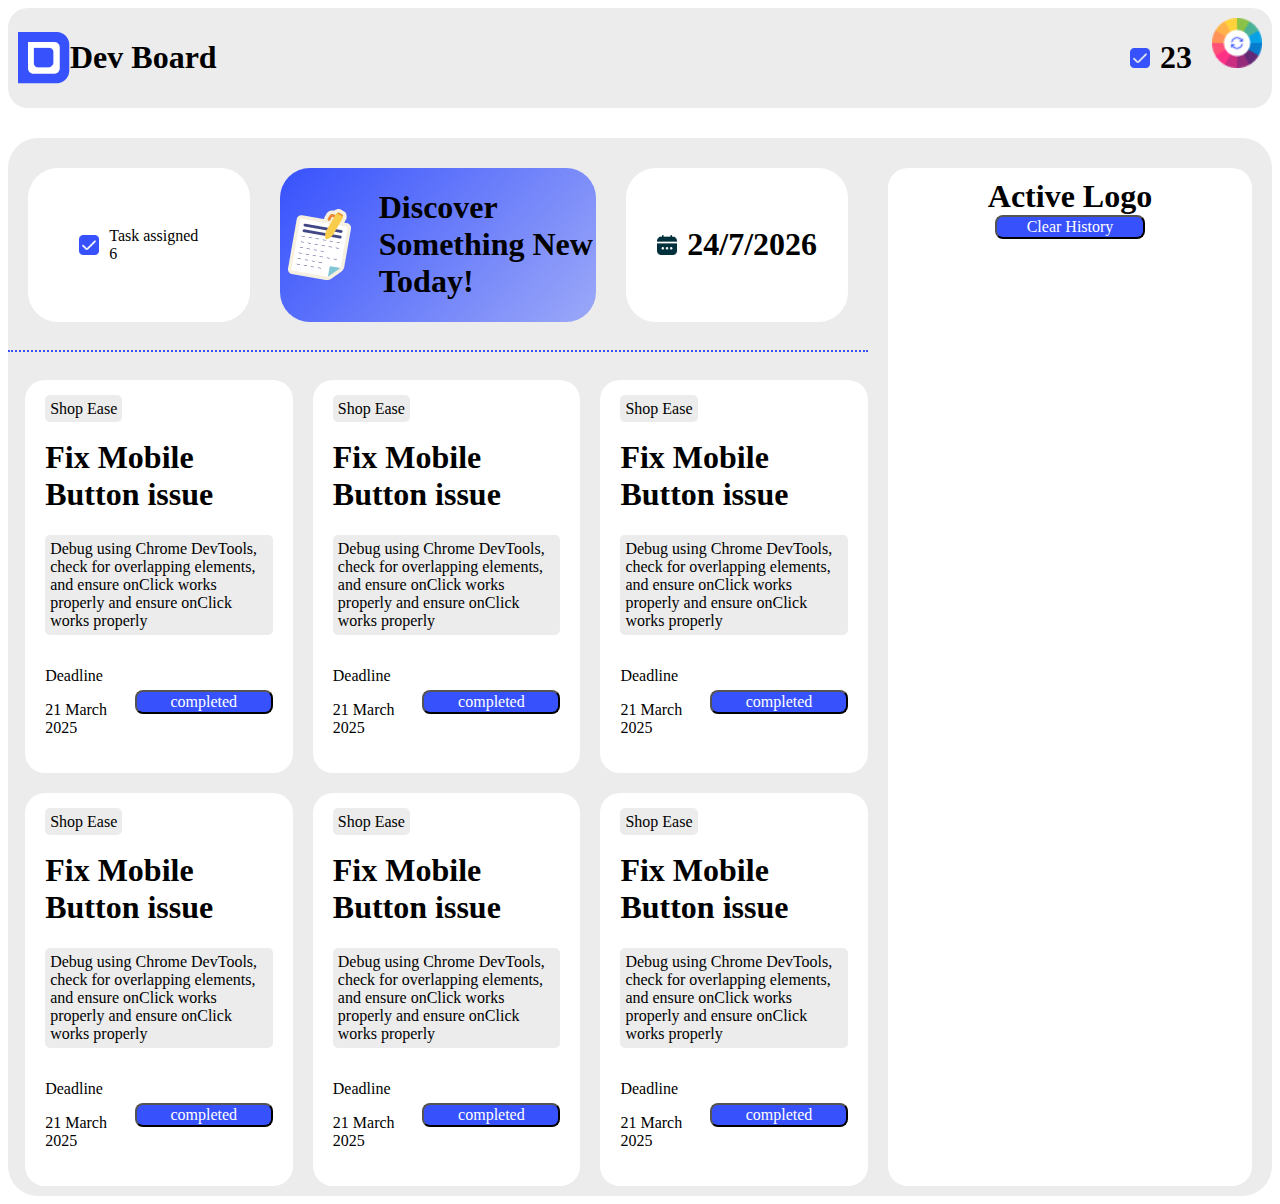
==== index.html @ a0a2f647 "index.html" ====
<!DOCTYPE html>
<html lang="en">
<head>
    <meta charset="UTF-8">
    <meta name="viewport" content="width=device-width, initial-scale=1.0">
    <title>PhAsisgnment5</title>
    <link rel="stylesheet" href="assignment.css">
</head>
<body id="bodySohel">
    <div class="goDiv">
        <nav class="flex navcls">
            <div class="logoDiv flex">
                <img src="./assets/logo.png" alt="">
                <h1>Dev <span>Board</span></h1>
            </div>
            <div class="laftnavDiv flex">
                <div class="leftLogoValue flex">
                    <img class="logoImg" src="./assets/checkbox.png" alt="">
                    <h1 id="23Value">23</h1>
                </div>
                <img id="themebtn" class="btnColor" src="./assets/theme-btn.png" alt="">
            </div>
        </nav>

        <section class="main-section flex">
            <div class="leftMainDev ">
                <header class="flex godHeader">
                    <div class="leftHeader flex">
                        <img class="logoImg" src="./assets/checkbox.png" alt="">
                        <div class="sunLeftHeader">
                            <p>Task assigned
                                <br>
                                <span id="6value">6</span>
                            </p>
                            
                        </div>
                    </div>
                    <div class="midHeader flex">
                        <img  src="./assets/board.png" alt="">
                        <h1>Discover Something New Today!</h1>
                    </div>
                    <div class="RightHedar flex">
                        <img class="logoImg" src="./assets/calender.png" alt="">
                        <h1 id="date"></h1>
                    </div>
                 
                </header>
                <hr>
               
                <main class="Cards-Section">
                    <div class="card">
                        <p class="bg-p inline">Shop Ease</p>
                        <h1 id="heading">
                            Fix Mobile Button issue
                        </h1>
                        <p class="bg-p">Debug using Chrome DevTools, check for overlapping elements, and ensure onClick works properly
                            and ensure onClick works properly</p>
                        <div class="card-footer flex">
                            <div class="text-div">
                                <p>Deadline</p>
                                <p>21 March 2025</p>
                            </div>
                              
                            <button id="btn1" class="cardBtn">completed</button>
                        </div>
                    </div>
                  <!-- card-2 -->
                    <div class="card">
                        <p class="bg-p inline">Shop Ease</p>
                        <h1>
                            Fix Mobile Button issue
                        </h1>
                        <p class="bg-p">Debug using Chrome DevTools, check for overlapping elements, and ensure onClick works properly
                            and ensure onClick works properly</p>
                        <div class="card-footer flex">
                            <div class="text-div">
                                <p>Deadline</p>
                                <p>21 March 2025</p>
                            </div>
                            
                            <button id="btn2" class="cardBtn">completed</button>
                        </div>
                    </div>

                  <!-- card-3 -->

                  <div class="card">
                    <p class="bg-p inline">Shop Ease</p>
                    <h1>
                        Fix Mobile Button issue
                    </h1>
                    <p class="bg-p">Debug using Chrome DevTools, check for overlapping elements, and ensure onClick works properly
                        and ensure onClick works properly</p>
                    <div class="card-footer flex">
                        <div class="text-div">
                            <p>Deadline</p>
                            <p>21 March 2025</p>
                        </div>
                          
                        <button id="btn3" class="cardBtn">completed</button>
                    </div>
                </div>

                <!-- card-4 -->
                <div class="card">
                    <p class="bg-p inline">Shop Ease</p>
                    <h1>
                        Fix Mobile Button issue
                    </h1>
                    <p class="bg-p">Debug using Chrome DevTools, check for overlapping elements, and ensure onClick works properly
                        and ensure onClick works properly</p>
                    <div class="card-footer flex">
                        <div class="text-div">
                            <p>Deadline</p>
                            <p>21 March 2025</p>
                        </div>
                          
                        <button id="btn4" class="cardBtn">completed</button>
                    </div>
                </div>


                <!-- card-5 -->

                <div class="card">
                    <p class="bg-p inline">Shop Ease</p>
                    <h1>
                        Fix Mobile Button issue
                    </h1>
                    <p class="bg-p">Debug using Chrome DevTools, check for overlapping elements, and ensure onClick works properly
                        and ensure onClick works properly</p>
                    <div class="card-footer flex">
                        <div class="text-div">
                            <p>Deadline</p>
                            <p>21 March 2025</p>
                        </div>
                         
                        <button id="btn5" class="cardBtn">completed</button>
                    </div>
                </div>


                <!-- card-6 -->
                <div class="card">
                    <p class="bg-p inline">Shop Ease</p>
                    <h1>
                        Fix Mobile Button issue
                    </h1>
                    <p class="bg-p">Debug using Chrome DevTools, check for overlapping elements, and ensure onClick works properly
                        and ensure onClick works properly</p>
                    <div class="card-footer flex">
                        <div class="text-div">
                            <p>Deadline</p>
                            <p>21 March 2025</p>
                        </div>
                         
                        <button id="btn6" class="cardBtn">completed</button>
                    </div>
                </div>
                </main>
            </div>
            <!-- right-section -->
             <div class="rightDiv flex">
                <h1>Active Logo</h1>
                <button id="clearHistory" class="cardBtn  ">Clear History</button>
                <div id="addDiv">

                </div>
                <hr class="border">
             </div>
           

             

        </section>
    </div>
    <script src="complted.js"></script>
</body>
</html>
---- assignment.css ----
.godDiv{
    padding:0 100px ;
}
body{
    font-family: Poppins;
}
.flex{
    display: flex;
}
.logoDiv,.navcls{
    justify-content: space-between;
    align-items: center;
}

.navcls{
    background-color: #ececec;
    padding: 10px;
    border-radius: 20px;
}
.main-section{
    border-radius: 30px;
    background-color: #ececec;
    margin-top: 30px;
}
.logoImg{
    height: 20px;
    width: 20px;
}
.leftLogoValue{
    align-items: center;
    gap: 10px;
}
.laftnavDiv{
    gap: 20px;
}
.btnColor{
    width: 50px;
    height: 50px;
}
.leftHeader,.RightHedar{
    width:28%;
    margin: 0 auto;
    align-items: center;
    justify-content: center;
    background-color: #ffff;
    border-radius: 30px;
    gap: 10px;
}
.RightHedar{
    padding: 0px !important;
}
.midHeader{
    width: 40%;
    border-radius: 30px;
    align-items: center;
    gap: 20px;
    justify-content: center;
    background: linear-gradient(130.70deg, rgb(55, 82, 253) 0.419%,rgb(108, 127, 250) 52.66%,rgb(155, 168, 248) 99.733%);
    background-color: #ffff;
}
.godHeader{
    /* width: 70%; */
    gap:30px;
    padding: 20px;
}
.cardBtn{
    color: rgb(255, 255, 255);
    width: 150px;
font-family: Poppins;
padding: 1px;
font-size: 16px;
font-weight: 400;

text-align: center;
border-radius: 8px;
background: rgb(55, 82, 253);
}
/* card-section */
.bg-p{
    background-color: #ececec;
    border-radius: 5px;
    padding: 5px;
}
.inline{
    display: inline;
}
.card-footer{
    justify-content: space-between;
    align-items: center;
}
.card{
    padding: 20px;
    border-radius: 20px;
    background-color: #ffff;
}
.Cards-Section{
   
    padding-left: 2%;
    gap: 20px;
    margin: 0 auto;
    display: grid;
    grid-template-columns: repeat(3,1fr);
}
.leftMainDev{
    width: 70%;
}
hr,.border{
    border: 2px dotted rgb(55, 82, 253);
    border-bottom: none;
    border-left: none;
    border-right: none;
    padding-bottom: 20px;
}

/* Right-Section */
.rightDiv{
    padding: 10px;
    width: 28%;
    border-radius: 20px;
    margin-top: 20px;
    margin-right: 20px;
    background-color: #fff;
    flex-direction: column;
    /* justify-content: center; */
    /* align-items: center; */
    /* background-color: #cac1c1a8; */

}
.rightDiv h1,button{
    text-align: center;
    margin: 0 auto;
}
#clearHistory{
    margin: 0 auto !important;

}
.main-section{
    gap: 20px;
    padding: 10px 0px;
}
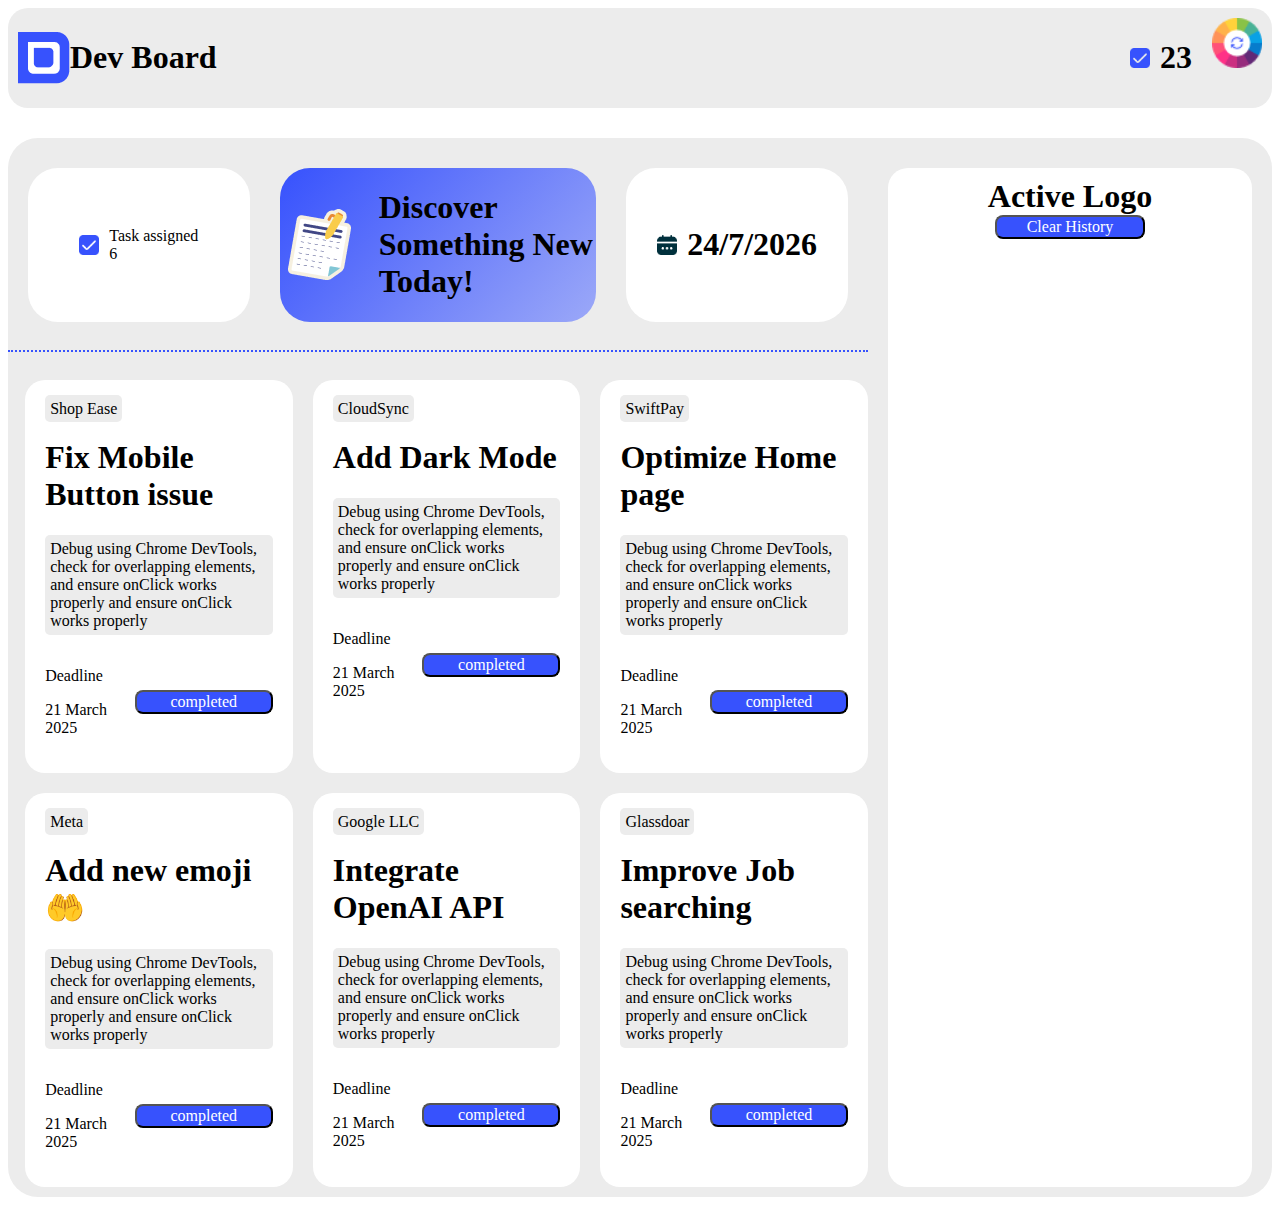
==== commit c9f3c4b2: "after editing button" ====
--- a/index.html
+++ b/index.html
@@ -66,10 +66,8 @@
                     </div>
                   <!-- card-2 -->
                     <div class="card">
-                        <p class="bg-p inline">Shop Ease</p>
-                        <h1>
-                            Fix Mobile Button issue
-                        </h1>
+                        <p class="bg-p inline">CloudSync</p>
+                        <h1 id="titleCard2">Add Dark Mode</h1>
                         <p class="bg-p">Debug using Chrome DevTools, check for overlapping elements, and ensure onClick works properly
                             and ensure onClick works properly</p>
                         <div class="card-footer flex">
@@ -85,9 +83,9 @@
                   <!-- card-3 -->
 
                   <div class="card">
-                    <p class="bg-p inline">Shop Ease</p>
-                    <h1>
-                        Fix Mobile Button issue
+                    <p class="bg-p inline">SwiftPay</p>
+                    <h1 id="titleCard3">
+                        Optimize  Home page 
                     </h1>
                     <p class="bg-p">Debug using Chrome DevTools, check for overlapping elements, and ensure onClick works properly
                         and ensure onClick works properly</p>
@@ -103,9 +101,9 @@
 
                 <!-- card-4 -->
                 <div class="card">
-                    <p class="bg-p inline">Shop Ease</p>
-                    <h1>
-                        Fix Mobile Button issue
+                    <p class="bg-p inline">Meta</p>
+                    <h1 id="titleCard4">
+                        Add new emoji 🤲
                     </h1>
                     <p class="bg-p">Debug using Chrome DevTools, check for overlapping elements, and ensure onClick works properly
                         and ensure onClick works properly</p>
@@ -123,9 +121,9 @@
                 <!-- card-5 -->
 
                 <div class="card">
-                    <p class="bg-p inline">Shop Ease</p>
-                    <h1>
-                        Fix Mobile Button issue
+                    <p class="bg-p inline">Google LLC</p>
+                    <h1 id="titleCard5">
+                        Integrate OpenAI API 
                     </h1>
                     <p class="bg-p">Debug using Chrome DevTools, check for overlapping elements, and ensure onClick works properly
                         and ensure onClick works properly</p>
@@ -142,9 +140,9 @@
 
                 <!-- card-6 -->
                 <div class="card">
-                    <p class="bg-p inline">Shop Ease</p>
-                    <h1>
-                        Fix Mobile Button issue
+                    <p class="bg-p inline">Glassdoar</p>
+                    <h1 id="titleCard6">
+                        Improve Job searching 
                     </h1>
                     <p class="bg-p">Debug using Chrome DevTools, check for overlapping elements, and ensure onClick works properly
                         and ensure onClick works properly</p>
@@ -175,5 +173,7 @@
         </section>
     </div>
     <script src="complted.js"></script>
+    <!-- <script src="ami.js"></script> -->
+    <!-- <script src="time.js"></script> -->
 </body>
 </html>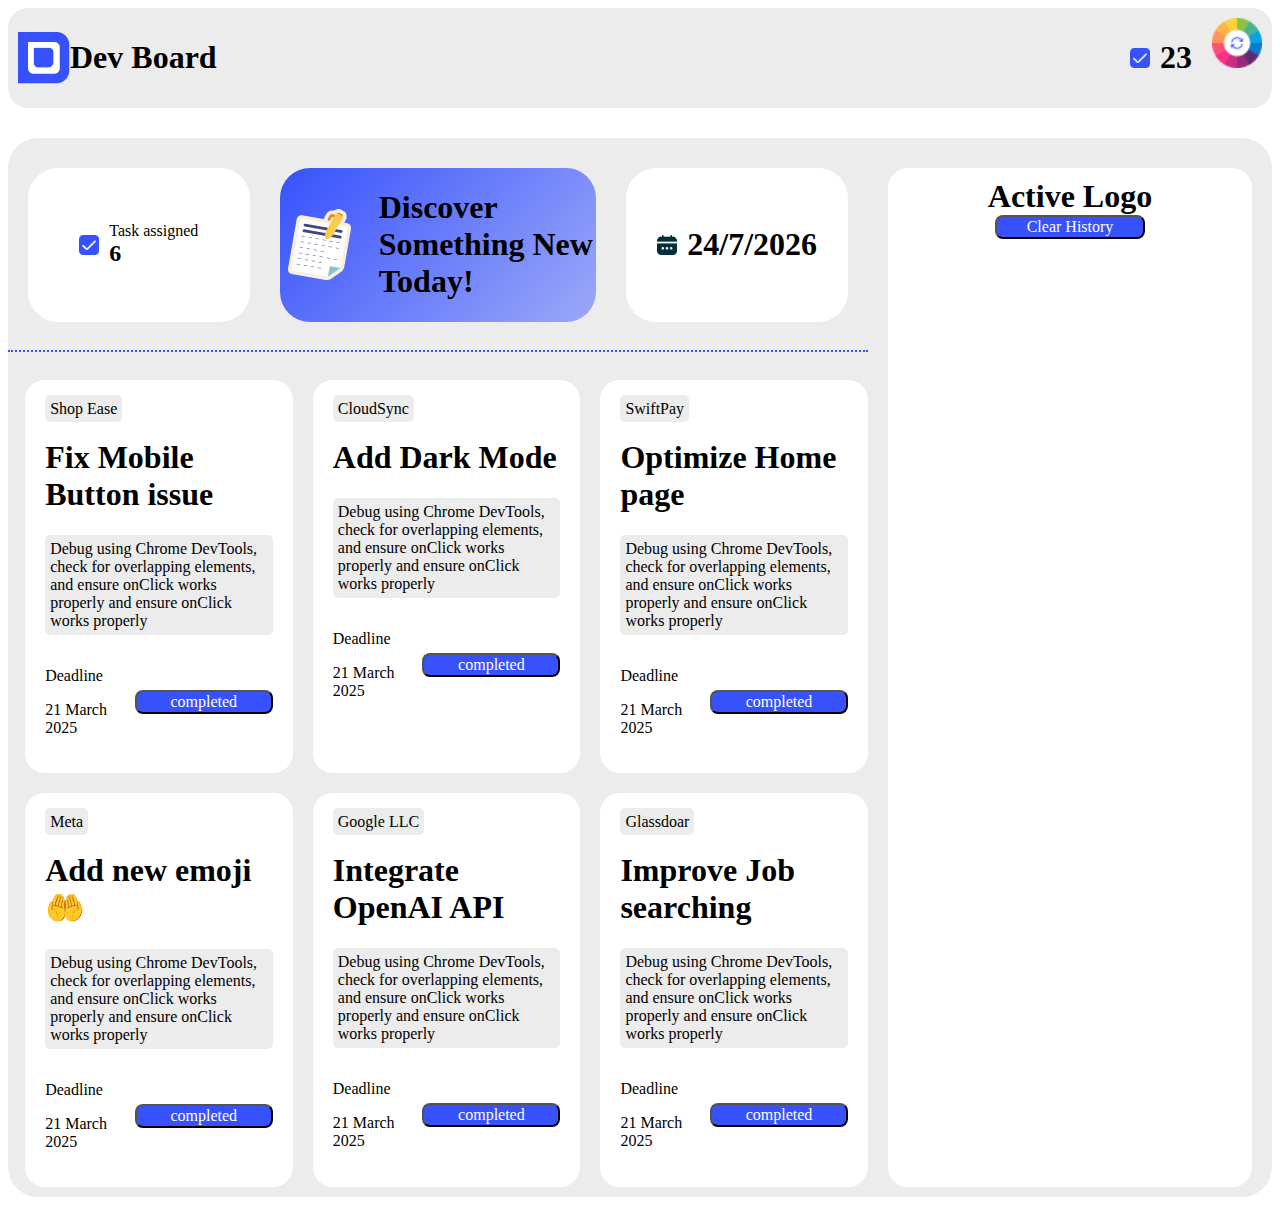
==== commit 20bcd2ea: "try3" ====
--- a/index.html
+++ b/index.html
@@ -30,12 +30,12 @@
                         <div class="sunLeftHeader">
                             <p>Task assigned
                                 <br>
-                                <span id="6value">6</span>
+                                <span class="value6" id="6value">6</span>
                             </p>
                             
                         </div>
                     </div>
-                    <div class="midHeader flex">
+                    <div id="midButton" class="midHeader flex">
                         <img  src="./assets/board.png" alt="">
                         <h1>Discover Something New Today!</h1>
                     </div>
--- a/assignment.css
+++ b/assignment.css
@@ -62,6 +62,10 @@
     /* width: 70%; */
     gap:30px;
     padding: 20px;
+}
+.value6{
+    font-size: x-large;
+    font-weight: bolder;
 }
 .cardBtn{
     color: rgb(255, 255, 255);
